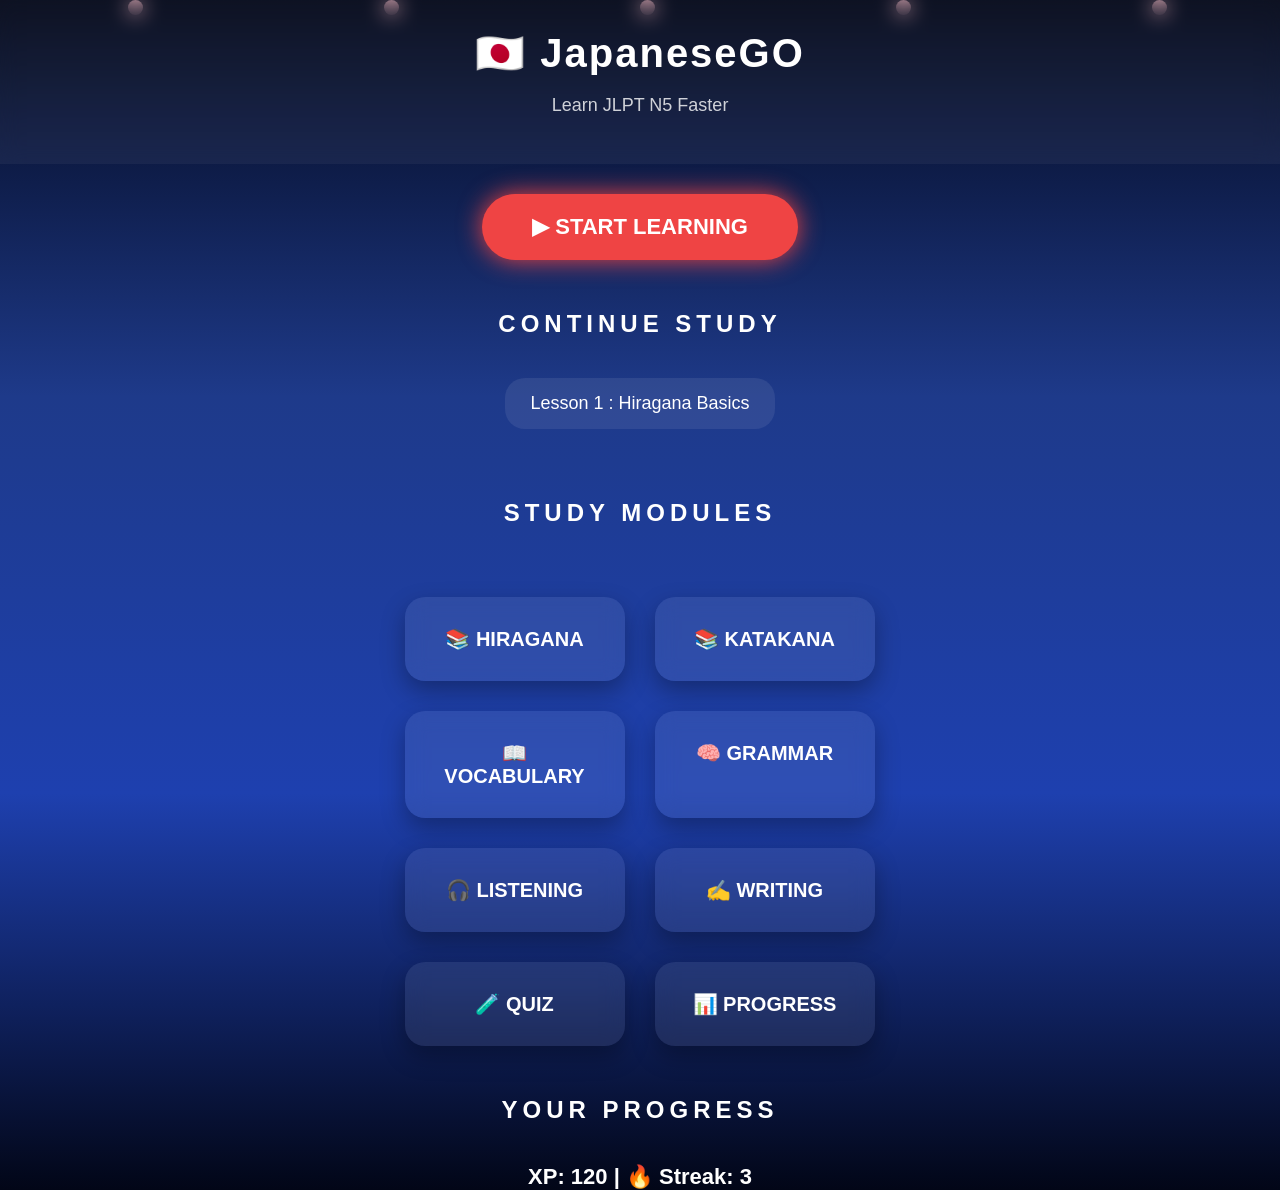
==== index.html @ 8fd297e0 "Update index.html" ====
<!DOCTYPE html>
<html>
  <head>
<title>JapaneseGO</title>
<link rel="stylesheet" href="style.css">
</head>
<body>
  
 <div class="sakura">
<span style="left:10%; animation-delay:0s;"></span>
<span style="left:30%; animation-delay:2s;"></span>
<span style="left:50%; animation-delay:4s;"></span>
<span style="left:70%; animation-delay:1s;"></span>
<span style="left:90%; animation-delay:3s;"></span>
 </div>
  
<header>
<h1>🇯🇵 JapaneseGO</h1>
<p>Learn JLPT N5 Faster</p>
</header><button class="start-btn">▶ START LEARNING</button>

<h2 class="section-title">CONTINUE STUDY</h2>

<div class="continue">
Lesson 1 : Hiragana Basics
</div>
<h2 class="section-title">STUDY MODULES</h2>
<div class="modules">
<a href="hiragana.html" class="card">📚 HIRAGANA</a>
<a href="katakana.html" class="card">📚 KATAKANA</a>

<a href="vocabulary.html" class="card">📖 VOCABULARY</a>
<a href="grammar.html" class="card">🧠 GRAMMAR</a>

<a href="listening.html" class="card">🎧 LISTENING</a>
<a href="writing.html" class="card">✍ WRITING</a>

<a href="quiz.html" class="card">🧪 QUIZ</a>
<a href="progress.html" class="card">📊 PROGRESS</a>

</div>

<h2 class="section-title">YOUR PROGRESS</h2>

<div class="progress">
XP: 120 | 🔥 Streak: 3

</div><script src="script.js"></script></body>
</html>
---- style.css ----
body{
margin:0;
font-family:Arial, sans-serif;
color:white;
text-align:center;

/* Japanese deep blue theme */
background:linear-gradient(180deg,#020617,#1e3a8a,#1e40af,#020617);
min-height:100vh;
}

/* Header */
header{
background:rgba(255,255,255,0.05);
padding:30px;
backdrop-filter:blur(10px);
}

h1{
font-size:40px;
letter-spacing:2px;
margin:0;
}

p{
font-size:18px;
opacity:0.8;
}

/* Start button */
.start-btn{
margin-top:30px;
padding:20px 50px;
font-size:22px;
font-weight:bold;
background:#ef4444;
border:none;
border-radius:50px;
color:white;
cursor:pointer;
box-shadow:0 0 25px #ef4444;
transition:0.3s;
}

.start-btn:hover{
transform:scale(1.08);
box-shadow:0 0 40px #ef4444;
}

/* Section titles */
.section-title{
margin-top:50px;
font-size:24px;
letter-spacing:5px;
font-weight:bold;
}

/* Continue card */
.continue{
margin:20px auto;
font-size:18px;
}

/* Cards grid */
.modules{
display:grid;
grid-template-columns:repeat(2,220px);
justify-content:center;
gap:30px;
margin-top:70px;
}
/* Cards */
.card{
background:rgba(255,255,255,0.08);
padding:30px;
border-radius:20px;
font-size:20px;
font-weight:bold;
cursor:pointer;
backdrop-filter:blur(10px);
transition:0.3s;
box-shadow:0 10px 25px rgba(0,0,0,0.3);
transform:translateY(0);
}

.card:hover{
transform:translateY(-8px) scale(1.05);
background:#ef4444;
}

/* Progress */
.progress{
margin-top:40px;
font-size:22px;
font-weight:bold;
  }
.sakura{
position:fixed;
top:0;
left:0;
width:100%;
height:100%;
pointer-events:none;
overflow:hidden;
}

.sakura span{
position:absolute;
display:block;
width:15px;
height:15px;
background:pink;
border-radius:50%;
opacity:0.8;
animation:fall 10s linear infinite;
}

@keyframes fall{
0%{
transform:translateY(-100px) translateX(0);
}
100%{
transform:translateY(100vh) translateX(100px);
}
}
a{
text-decoration:none;
color:white;
  }
.continue{
background:rgba(255,255,255,0.08);
padding:15px 25px;
border-radius:20px;
display:inline-block;
margin-top:20px;
}
.back-btn{
display:block;
margin:50px auto;
width:160px;
text-align:center;
padding:15px;
border-radius:40px;
background:#ef4444;
color:white;
font-weight:bold;
font-size:18px;
box-shadow:0 0 25px #ef4444;
transition:0.3s;
}

.back-btn:hover{
transform:scale(1.1);
  }
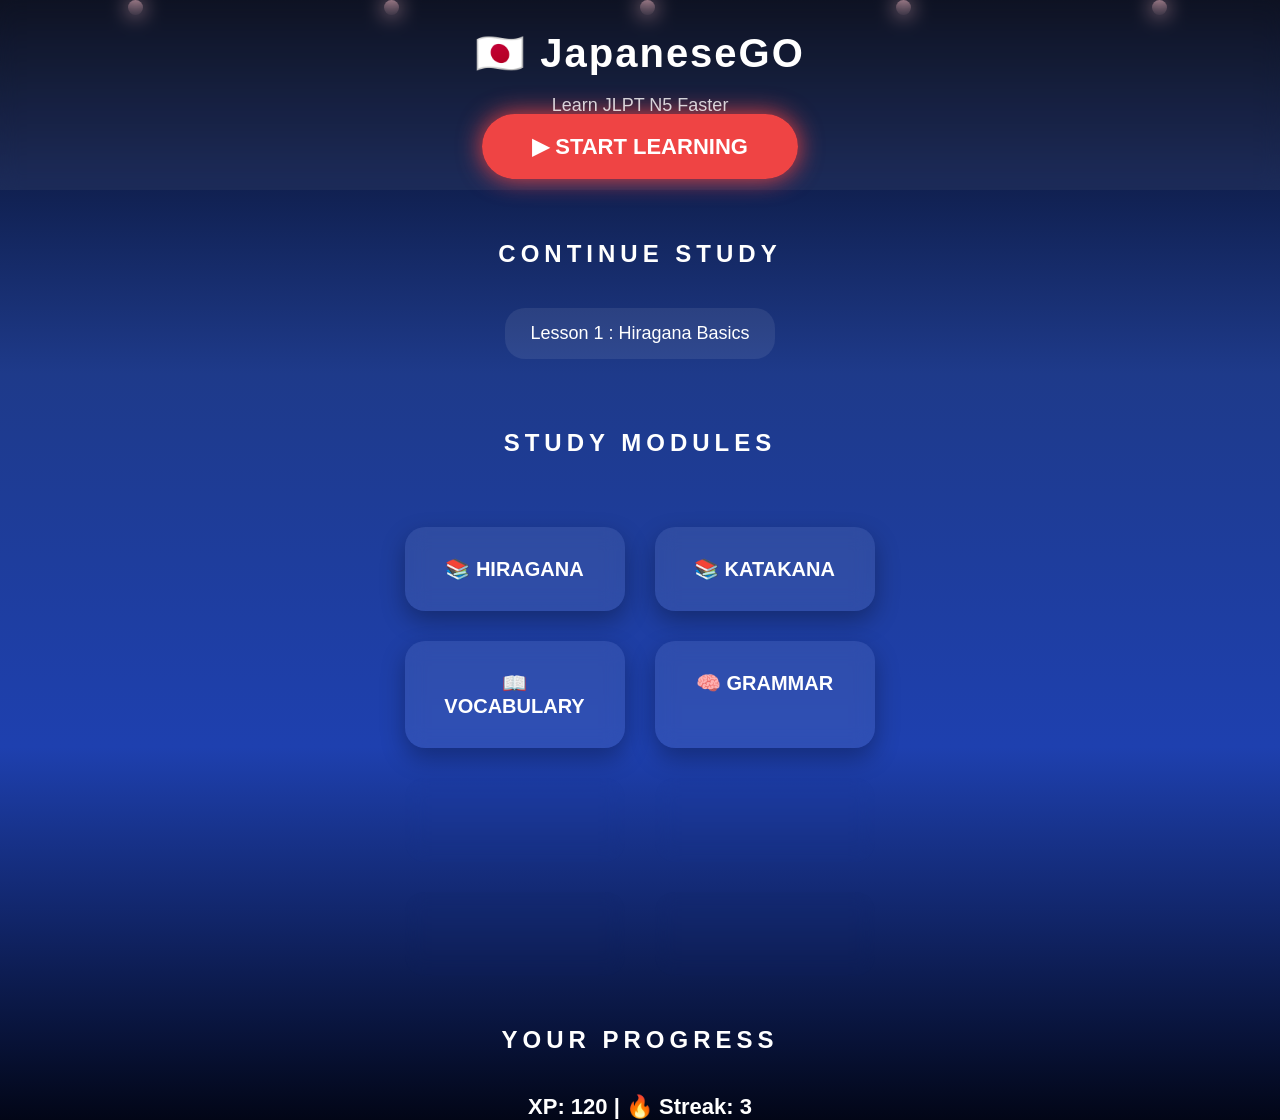
==== commit d1d83171: "Update index.html" ====
--- a/index.html
+++ b/index.html
@@ -17,8 +17,8 @@
 <header>
 <h1>🇯🇵 JapaneseGO</h1>
 <p>Learn JLPT N5 Faster</p>
-</header><button class="start-btn">▶ START LEARNING</button>
-
+<a href="hiragana.html" class="start-btn">▶ START LEARNING</a>
+</header>
 <h2 class="section-title">CONTINUE STUDY</h2>
 
 <div class="continue">
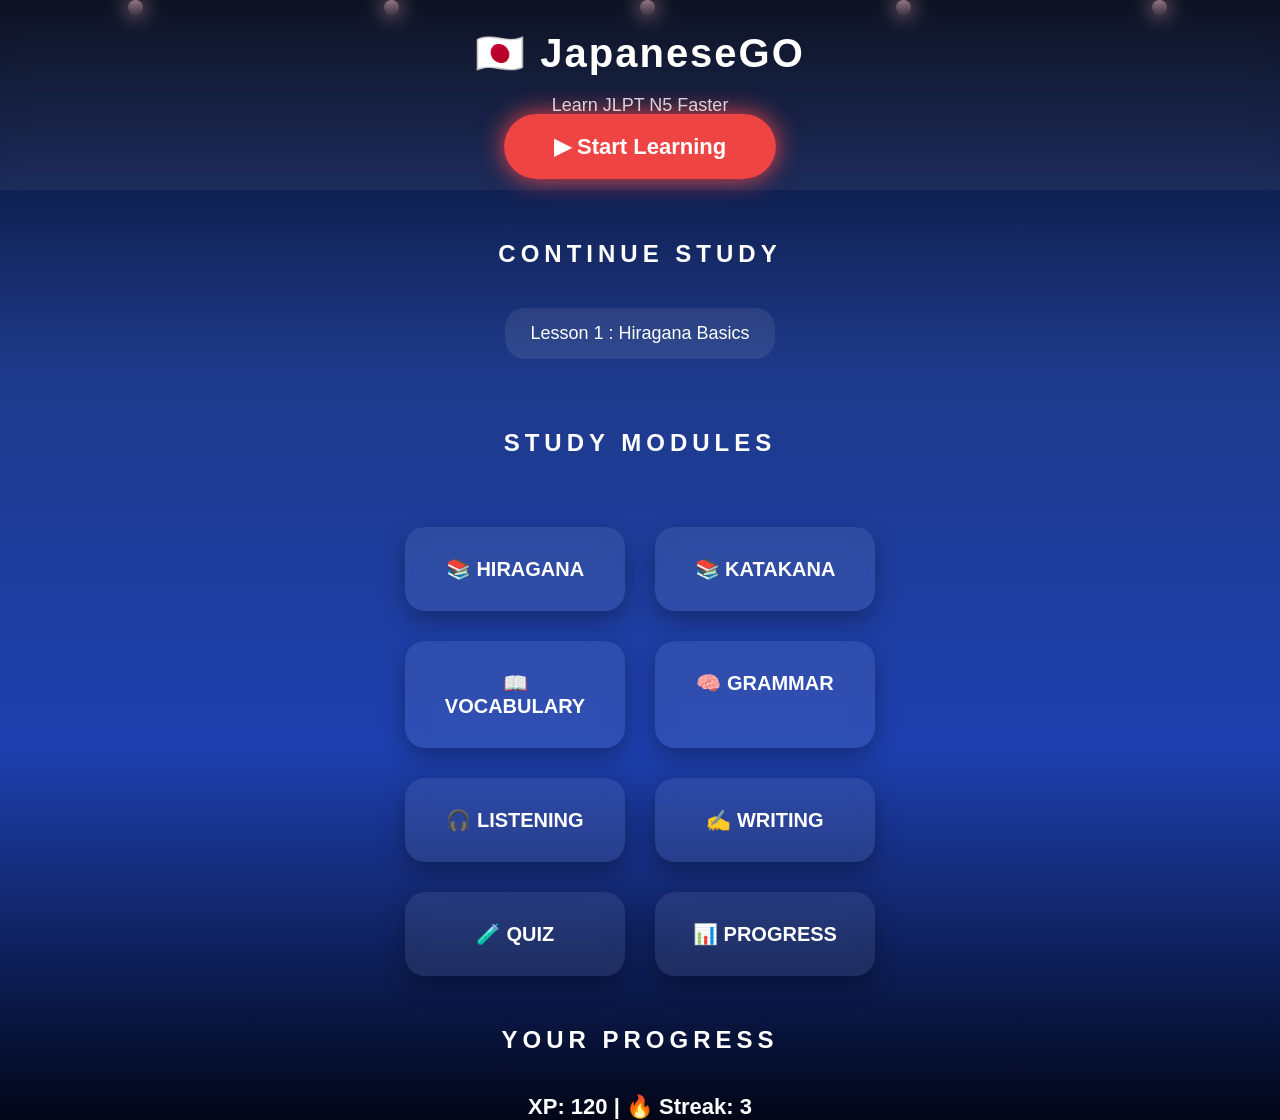
==== commit 16d34591: "Update index.html" ====
--- a/index.html
+++ b/index.html
@@ -14,10 +14,13 @@
 <span style="left:90%; animation-delay:3s;"></span>
  </div>
   
-<header>
+<header class="hero">
 <h1>🇯🇵 JapaneseGO</h1>
 <p>Learn JLPT N5 Faster</p>
-<a href="hiragana.html" class="start-btn">▶ START LEARNING</a>
+
+<a href="hiragana.html" class="start-btn">
+▶ Start Learning
+</a>
 </header>
 <h2 class="section-title">CONTINUE STUDY</h2>
 
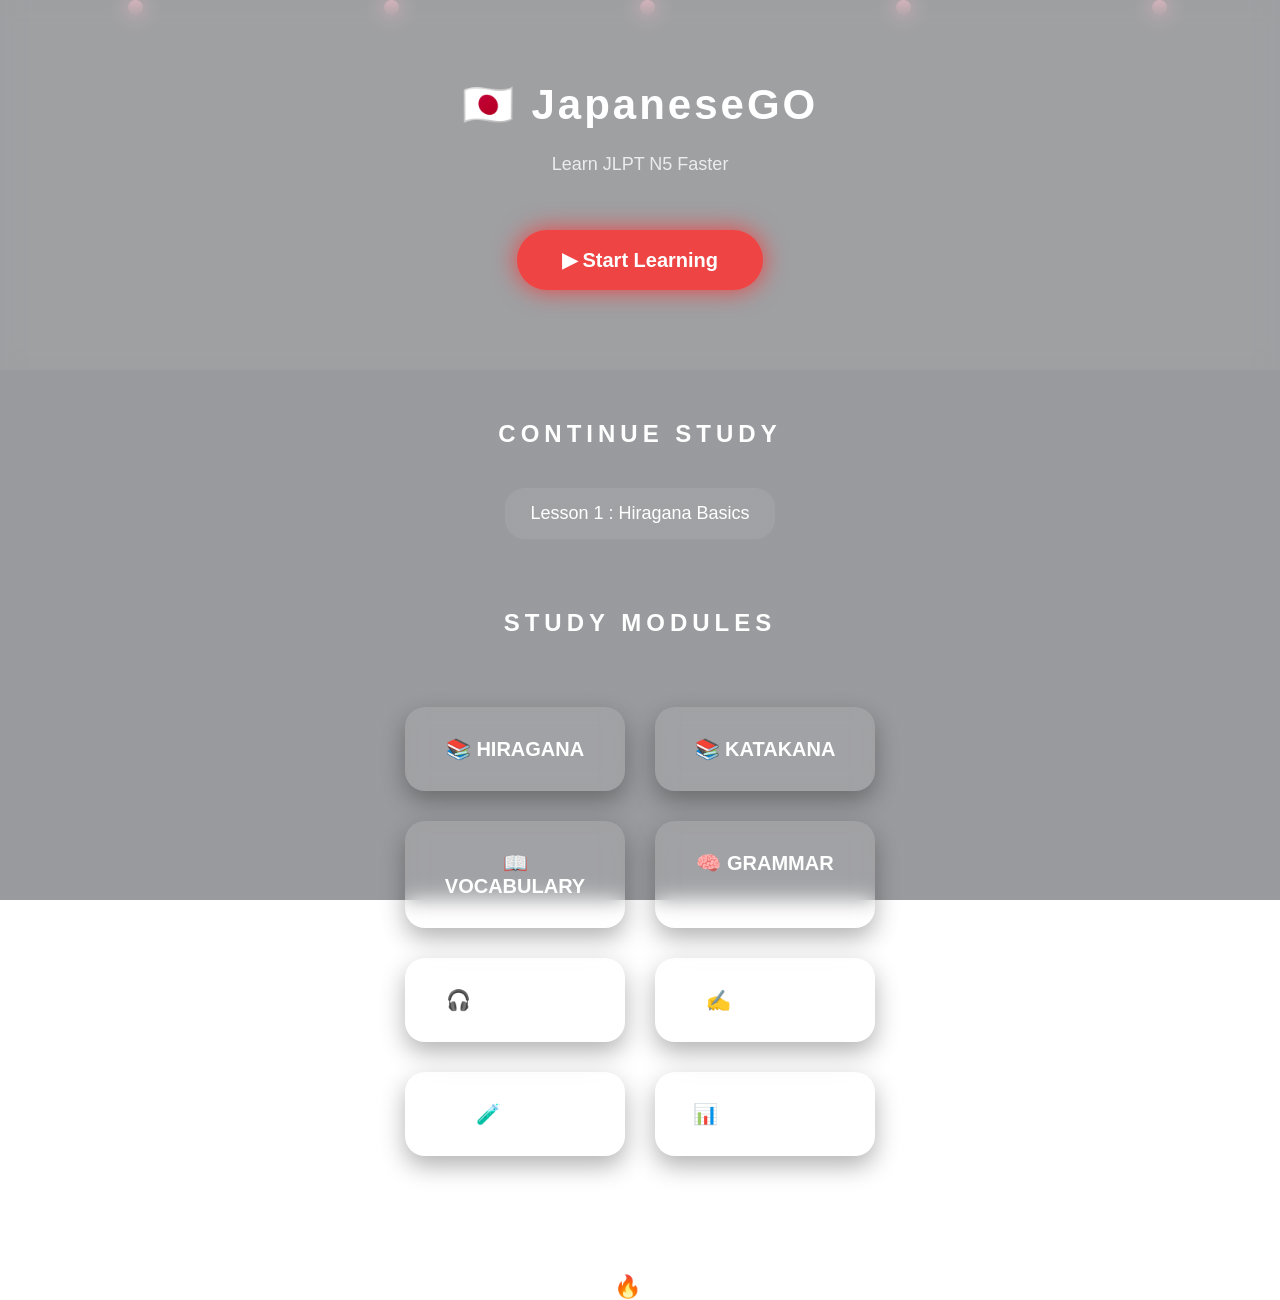
==== commit e1d10f2e: "Update index.html" ====
--- a/index.html
+++ b/index.html
@@ -46,7 +46,14 @@
 <h2 class="section-title">YOUR PROGRESS</h2>
 
 <div class="progress">
-XP: 120 | 🔥 Streak: 3
-
+XP: <span id="xp">0</span> | 🔥 Streak: 3
+</div>
 </div><script src="script.js"></script></body>
 </html>
+<script>
+
+let xp = localStorage.getItem("xp") || 0
+
+document.getElementById("xp").innerText = xp
+
+</script>
--- a/style.css
+++ b/style.css
@@ -5,41 +5,65 @@
 text-align:center;
 
 /* Japanese deep blue theme */
-background:linear-gradient(180deg,#020617,#1e3a8a,#1e40af,#020617);
-min-height:100vh;
+background:
+background-image:url("https://images.unsplash.com/photo-1493976040374-85c8e12f0c0e");
+background-size:cover;
+background-position:center;
+background-attachment:fixed;
+  
+min-height:100vh
+}
+
+body::before{
+content:"";
+position:fixed;
+top:0;
+left:0;
+width:100%;
+height:100%;
+background:rgba(0,0,0,0.20);
+z-index:-1;
 }
 
 /* Header */
 header{
 background:rgba(255,255,255,0.05);
-padding:30px;
 backdrop-filter:blur(10px);
+display:flex;
+flex-direction:column;
+align-items:center;
+justify-content:center;
+padding-top:70px;
+padding-bottom:50px;
+gap:15px;
 }
 
 h1{
-font-size:40px;
-letter-spacing:2px;
+font-size:65px;
+letter-spacing:3px;
 margin:0;
+font-weight:700;
 }
 
 p{
 font-size:18px;
-opacity:0.8;
+opacity:0.9;
+margin:0;
 }
 
 /* Start button */
 .start-btn{
-margin-top:30px;
-padding:20px 50px;
-font-size:22px;
-font-weight:bold;
-background:#ef4444;
-border:none;
-border-radius:50px;
-color:white;
-cursor:pointer;
+display:inline-block;
+padding:18px 45px;
+font-size:20px;
+font-weight:bold;
+background:#ef4444;
+border-radius:40px;
+color:white;
+text-decoration:none;
 box-shadow:0 0 25px #ef4444;
 transition:0.3s;
+margin-top:10px;
 }
 
 .start-btn:hover{
@@ -152,3 +176,143 @@
 .back-btn:hover{
 transform:scale(1.1);
   }
+.hero{
+padding:80px 20px;
+text-align:center;
+}
+body{
+margin:0;
+font-family:Arial, sans-serif;
+color:white;
+text-align:center;
+
+background:
+linear-gradient(rgba(2,6,23,0.25), rgba(2,6,23,0.25)),
+url("https://images.unsplash.com/photo-1493976040374-85c8e12f0c0e");
+
+background-size:cover;
+background-position:center;
+background-attachment:fixed;
+
+min-height:100vh;
+}
+
+.hero h1{
+font-size:42px;
+margin-bottom:10px;
+}
+
+.hero p{
+font-size:18px;
+opacity:0.8;
+margin-bottom:30px;
+  }
+#question{
+font-size:32px;
+font-weight:bold;
+margin-bottom:20px;
+}
+
+#result{
+font-size:20px;
+font-weight:bold;
+margin-top:15px;
+}
+
+.japanese{
+font-size:70px;
+font-weight:bold;
+margin:20px 0;
+  }
+.quiz-card{
+width:320px;
+margin:40px auto;
+padding:30px;
+
+background:rgba(255,255,255,0.08);
+backdrop-filter:blur(10px);
+
+border-radius:20px;
+box-shadow:0 10px 25px rgba(0,0,0,0.4);
+}
+
+#question{
+font-size:32px;
+font-weight:bold;
+margin-bottom:20px;
+}
+
+.japanese{
+font-size:70px;
+font-weight:bold;
+margin:20px 0;
+}
+
+.options button{
+display:block;
+width:100%;
+margin:10px 0;
+padding:14px;
+
+border:none;
+border-radius:12px;
+
+font-size:18px;
+font-weight:bold;
+
+cursor:pointer;
+
+background:rgba(255,255,255,0.15);
+color:white;
+}
+
+.options button:hover{
+background:#ef4444;
+}
+
+#result{
+font-size:22px;
+font-weight:bold;
+margin-top:15px;
+  }
+.quiz-card{
+width:90%;
+max-width:420px;
+margin:60px auto;
+padding:35px;
+
+background:rgba(255,255,255,0.12);
+backdrop-filter:blur(8px);
+
+border-radius:20px;
+box-shadow:0 15px 40px rgba(0,0,0,0.4);
+
+text-align:center;
+}
+.options{
+display:flex;
+flex-direction:column;
+gap:15px;
+}
+
+.options button{
+width:100%;
+padding:18px;
+
+font-size:20px;
+font-weight:bold;
+
+border:none;
+border-radius:12px;
+
+background:rgba(255,255,255,0.9);
+color:#111;
+
+cursor:pointer;
+transition:0.2s;
+}
+
+.options button:hover{
+background:#ef4444;
+color:white;
+  }
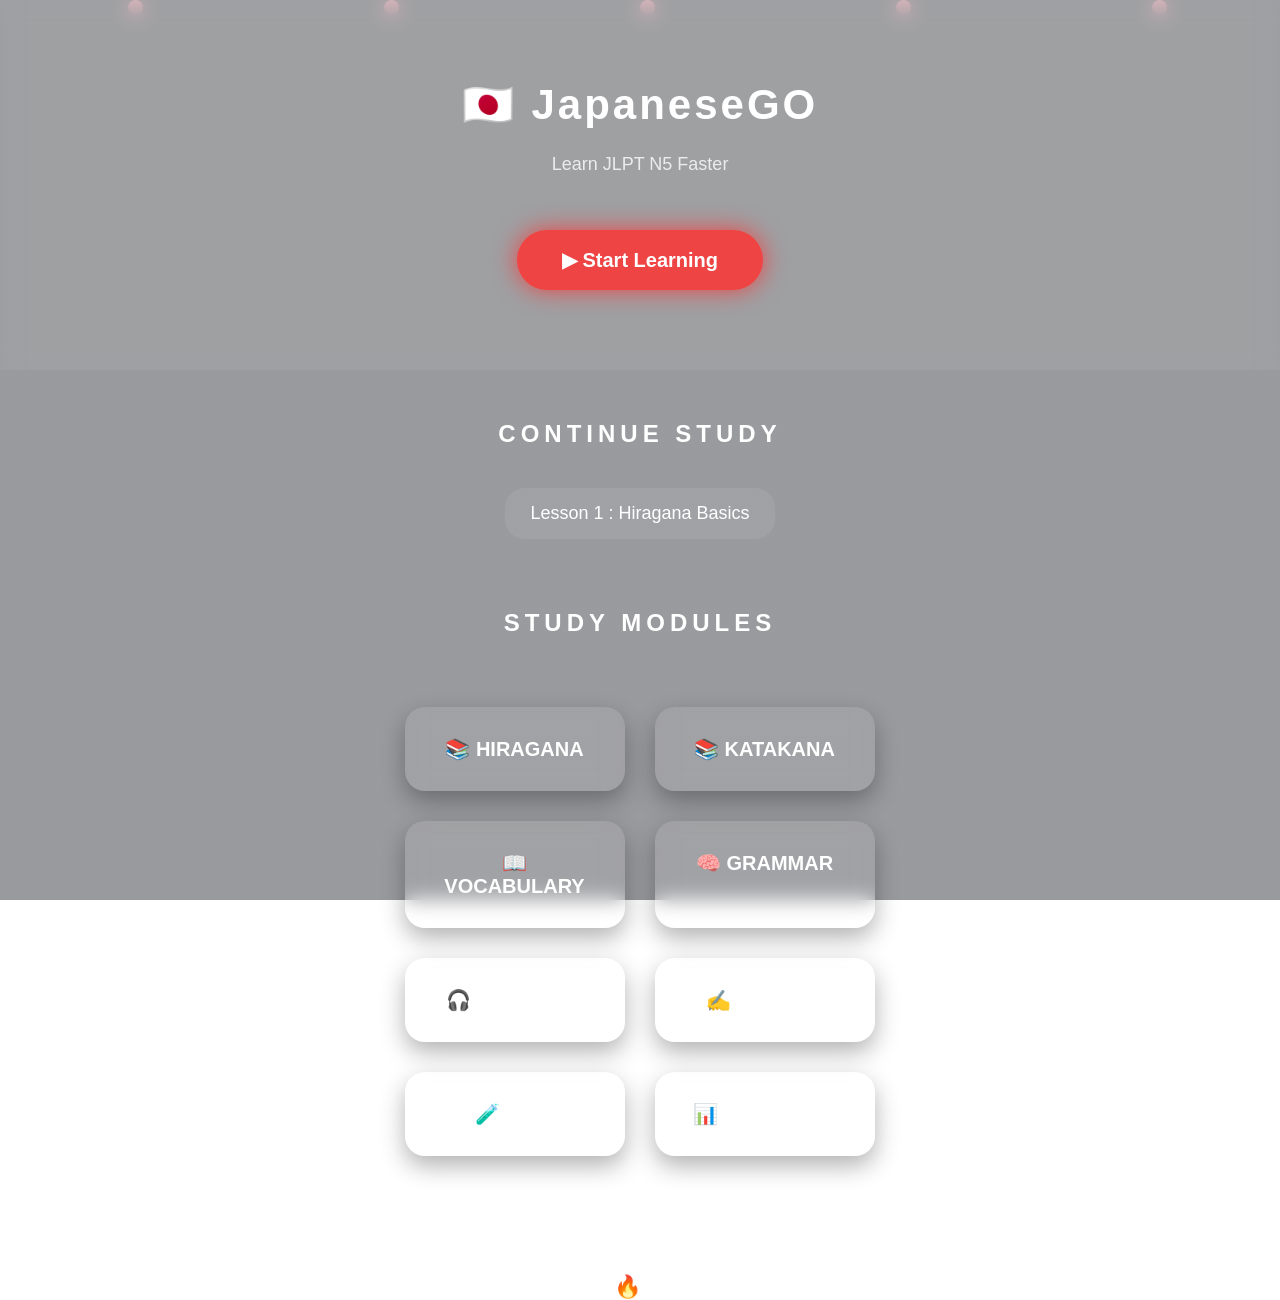
==== commit 8fd98940: "Update index.html" ====
--- a/index.html
+++ b/index.html
@@ -46,7 +46,14 @@
 <h2 class="section-title">YOUR PROGRESS</h2>
 
 <div class="progress">
+
 XP: <span id="xp">0</span> | 🔥 Streak: 3
+
+<div class="xp-bar">
+<div id="xp-fill"></div>
+</div>
+
+</div>
 </div>
 </div><script src="script.js"></script></body>
 </html>
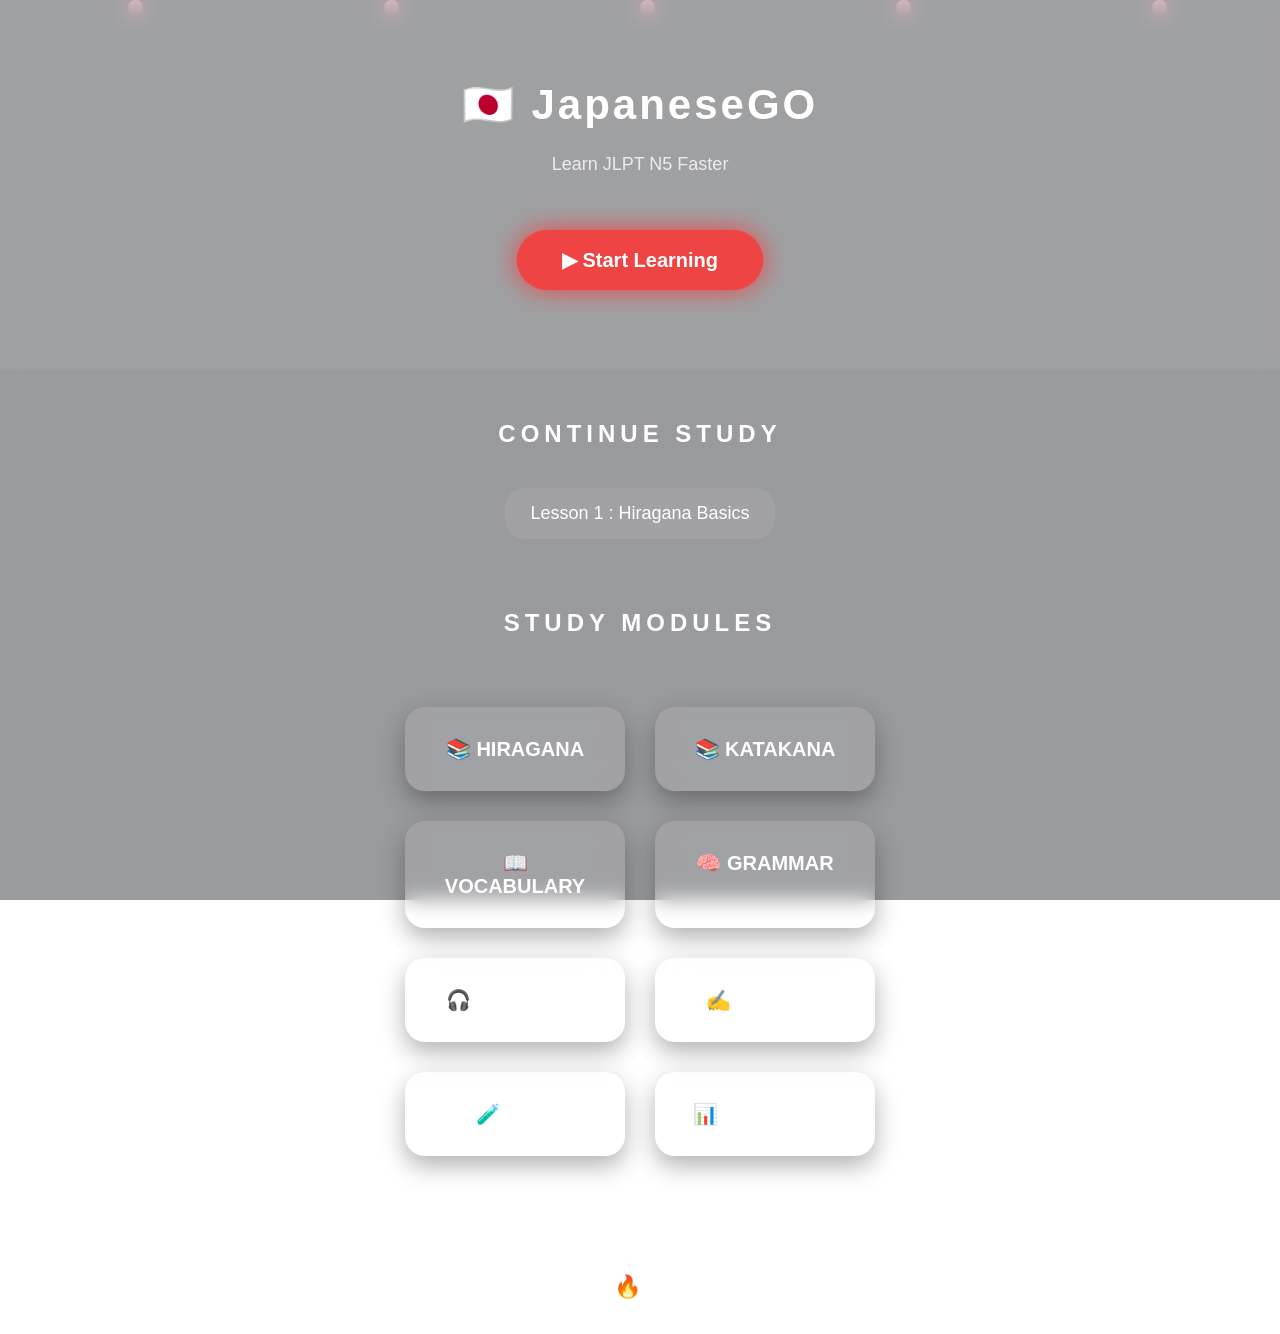
==== commit 3d6ddd9f: "Update index.html" ====
--- a/index.html
+++ b/index.html
@@ -63,4 +63,14 @@
 
 document.getElementById("xp").innerText = xp
 
+<script>
+
+let xp = localStorage.getItem("xp") || 0
+
+document.getElementById("xp").innerText = xp
+
+let percent = (xp % 100)
+
+document.getElementById("xp-fill").style.width = percent + "%"
+
 </script>
--- a/style.css
+++ b/style.css
@@ -316,3 +316,19 @@
 background:#ef4444;
 color:white;
   }
+.xp-bar{
+width:250px;
+height:14px;
+background:rgba(255,255,255,0.2);
+border-radius:10px;
+margin:10px auto;
+overflow:hidden;
+}
+
+#xp-fill{
+height:100%;
+width:0%;
+background:#22c55e;
+border-radius:10px;
+transition:width 0.5s;
+}
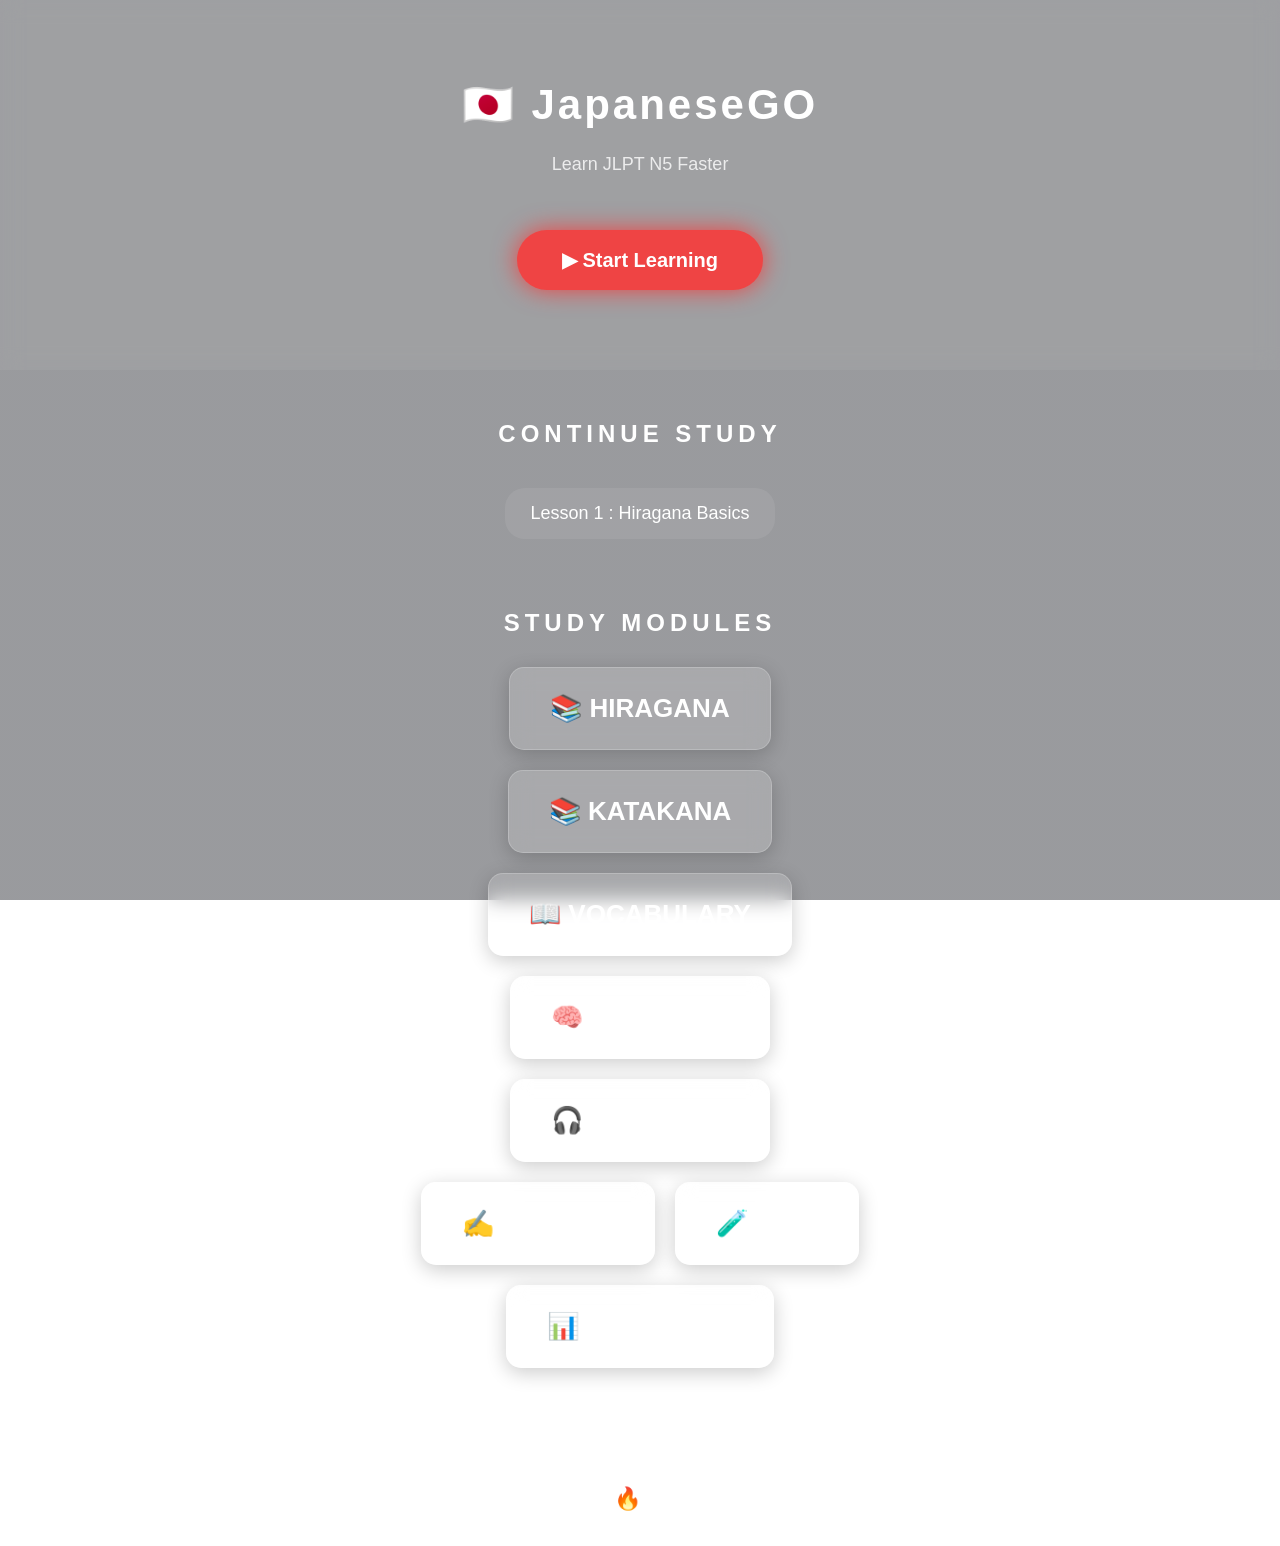
==== commit 10f5edf4: "Update index.html" ====
--- a/index.html
+++ b/index.html
@@ -6,7 +6,7 @@
 </head>
 <body>
   
- <div class="sakura">
+ <div class="sakura-container">
 <span style="left:10%; animation-delay:0s;"></span>
 <span style="left:30%; animation-delay:2s;"></span>
 <span style="left:50%; animation-delay:4s;"></span>
--- a/style.css
+++ b/style.css
@@ -1,3 +1,10 @@
+:root{
+
+--bg-overlay: rgba(255,255,255,0.12);
+--glass: rgba(255,255,255,0.15);
+--text-color: white;
+
+}
 body{
 margin:0;
 font-family:Arial, sans-serif;
@@ -332,3 +339,246 @@
 border-radius:10px;
 transition:width 0.5s;
 }
+.hiragana-table{
+width:90%;
+max-width:700px;
+margin:40px auto;
+padding:25px;
+
+background: var(--glass);
+backdrop-filter:blur(10px);
+
+border-radius:20px;
+box-shadow:0 10px 40px rgba(0,0,0,0.4);
+}
+
+.hiragana-table h2{
+margin-bottom:20px;
+font-size:28px;
+}
+
+.hiragana-table table{
+width:100%;
+border-collapse:collapse;
+}
+
+.hiragana-table th,
+.hiragana-table td{
+padding:12px;
+font-size:26px;
+text-align:center;
+}
+
+.hiragana-table{
+width:90%;
+max-width:700px;
+margin:40px auto;
+padding:30px;
+
+background: rgba(255,255,255,0.12);
+
+backdrop-filter: blur(10px);
+-webkit-backdrop-filter: blur(10px);
+
+border-radius:20px;
+
+box-shadow:0 15px 40px rgba(0,0,0,0.35);
+  }
+.hiragana-table:first-of-type{
+background: rgba(0,0,0,0.35);
+}
+.hiragana-table:first-of-type{
+background: rgba(0,0,0,0.35);
+box-shadow:0 20px 60px rgba(0,0,0,0.6);
+}
+.hiragana-table td:hover{
+background:rgba(255,255,255,0.25);
+transform:scale(1.1);
+transition:0.2s;
+cursor:pointer;
+  }
+.hiragana-table td:active{
+transform:scale(0.9);
+}
+
+td{
+cursor:pointer;
+transition:all 0.2s ease;
+}
+
+td:hover{
+background:rgba(255,255,255,0.1);
+}
+
+td:active{
+transform:scale(0.92);
+background:rgba(255,255,255,0.15);
+box-shadow:0 4px 15px rgba(0,0,0,0.25);
+}
+
+table{
+width:100%;
+max-width:600px;
+margin:auto;
+border-collapse:separate;
+border-spacing:10px;
+text-align:center;
+}
+
+td,th{
+padding:8px 12px;
+}
+.hiragana-table{
+display:flex;
+flex-direction:column;
+align-items:center;
+gap:40px;
+}
+.hiragana-table{
+background:rgba(255,255,255,0.12);
+backdrop-filter:blur(18px);
+border-radius:20px;
+padding:30px;
+margin:40px auto;
+width:90%;
+max-width:700px;
+box-shadow:0 10px 30px rgba(0,0,0,0.25);
+  }
+td{
+position:relative;
+overflow:hidden;
+cursor:pointer;
+}
+
+td::after{
+content:"";
+position:absolute;
+width:10px;
+height:10px;
+background:rgba(255,255,255,0.5);
+border-radius:50%;
+transform:scale(0);
+opacity:0;
+transition:transform 0.5s, opacity 1s;
+}
+
+td:active::after{
+transform:scale(8);
+opacity:1;
+  }
+.modules{
+display:flex;
+flex-wrap:wrap;
+justify-content:center;
+gap:20px;
+margin:30px auto;
+max-width:400px;
+}
+
+.card{
+background: var(--glass);
+backdrop-filter:blur(10px);
+border-radius:15px;
+padding:18px 35px;
+font-size:22px;
+color:white;
+box-shadow:0 5px 20px rgba(0,0,0,0.2);
+border:1px solid rgba(255,255,255,0.2);
+cursor:pointer;
+transition:0.3s;
+}
+
+.card:hover{
+transform:translateY(-5px);
+  }
+.page-title{
+background: var(--glass);
+backdrop-filter: blur(15px);
+border-radius:20px;
+padding:20px;
+width:85%;
+max-width:500px;
+margin:30px auto;
+text-align:center;
+box-shadow:0 8px 25px rgba(0,0,0,0.25);
+}
+
+.page-title h1{
+margin:0;
+font-size:32px;
+}
+
+.page-title p{
+margin-top:5px;
+font-size:14px;
+opacity:0.85;
+}
+/* MOBILE */
+@media (max-width:600px){
+
+.modules{
+gap:15px;
+max-width:300px;
+}
+
+.card{
+padding:15px 25px;
+font-size:18px;
+}
+
+.hiragana-table{
+padding:20px;
+width:95%;
+}
+
+table{
+font-size:18px;
+}
+
+}
+
+
+/* TABLET */
+
+@media (min-width:601px) and (max-width:1000px){
+
+table{
+font-size:22px;
+}
+
+.hiragana-table{
+max-width:800px;
+}
+
+}
+
+
+/* LAPTOP / DESKTOP */
+
+@media (min-width:1001px){
+
+table{
+font-size:26px;
+}
+
+.modules{
+max-width:500px;
+}
+
+.card{
+font-size:26px;
+padding:25px 40px;
+}
+
+  }
+@media (prefers-color-scheme: dark){
+
+:root{
+
+--bg-overlay: rgba(0,0,0,0.35);
+--glass: rgba(0,0,0,0.45);
+--text-color: #f2f2f2;
+
+}
+
+  }
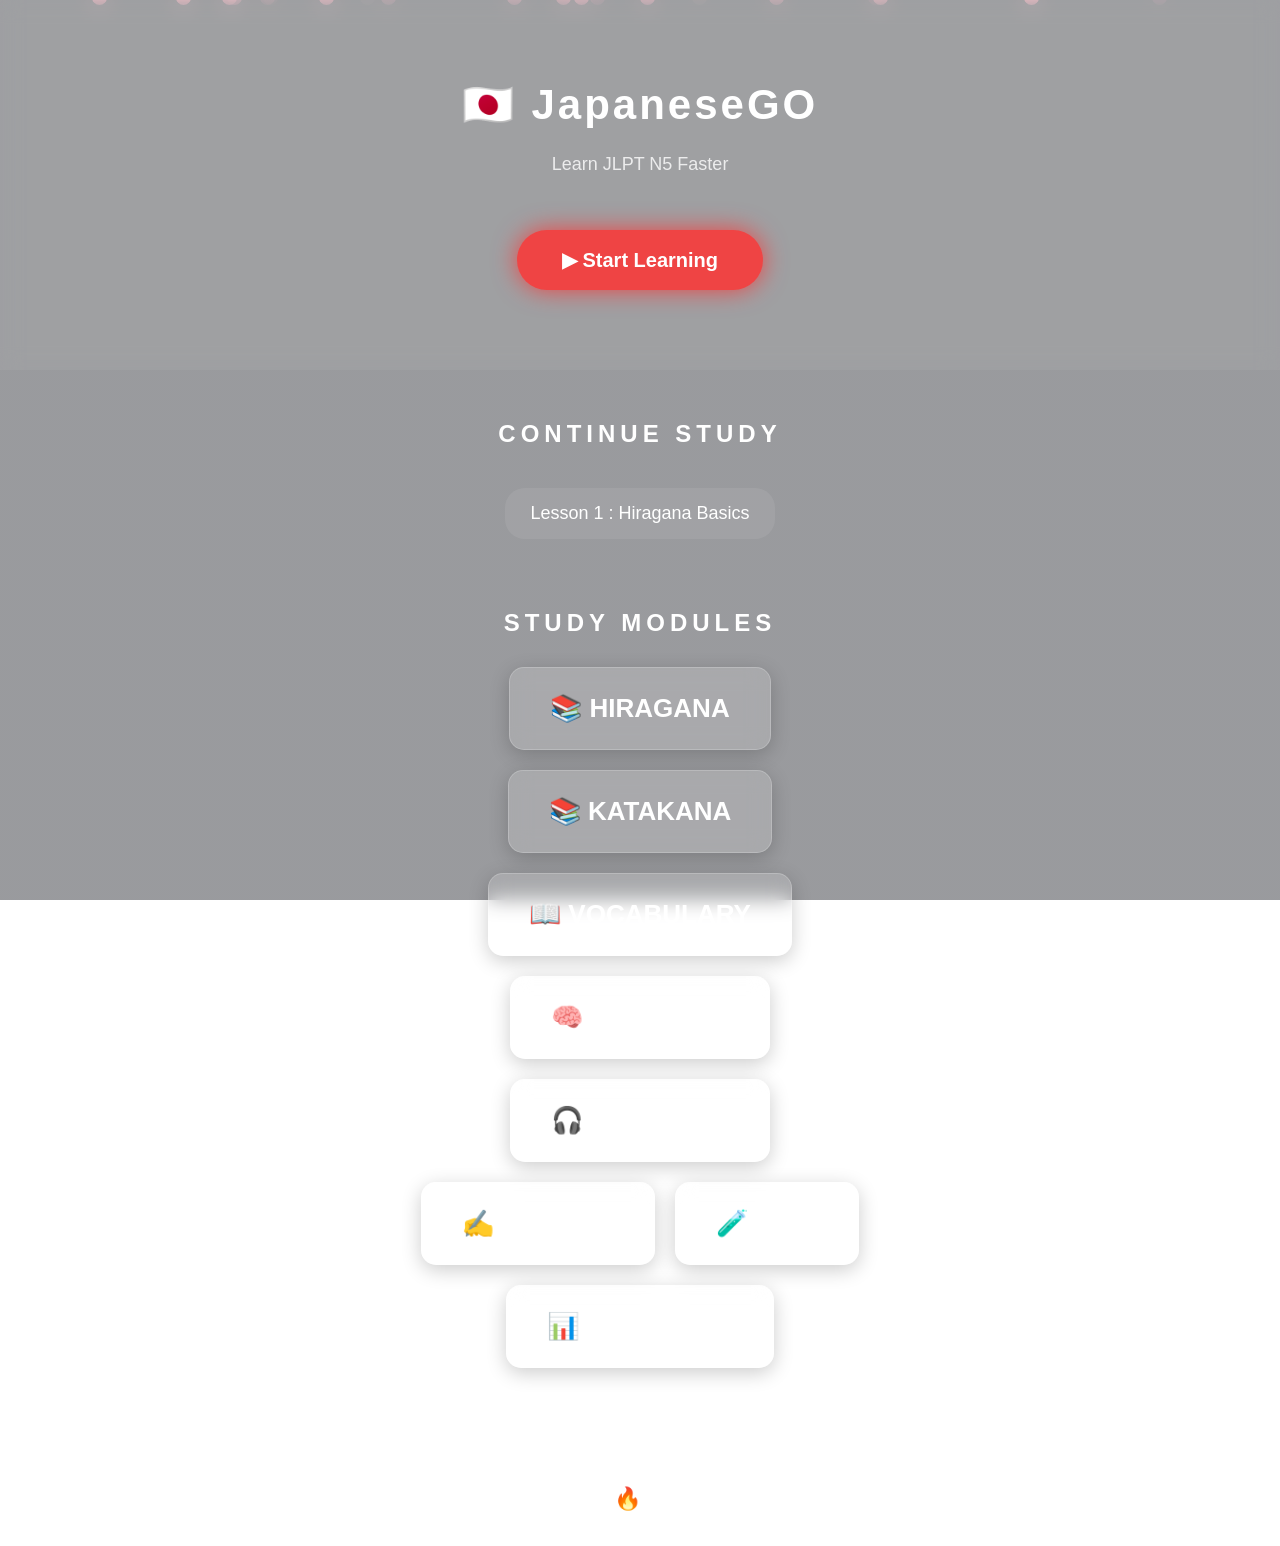
==== commit afe684a6: "Update index.html" ====
--- a/index.html
+++ b/index.html
@@ -55,13 +55,7 @@
 
 </div>
 </div>
-</div><script src="script.js"></script></body>
-</html>
-<script>
-
-let xp = localStorage.getItem("xp") || 0
-
-document.getElementById("xp").innerText = xp
+<script src="script.js"></script>
 
 <script>
 
@@ -73,4 +67,26 @@
 
 document.getElementById("xp-fill").style.width = percent + "%"
 
+function flip(card){
+card.classList.toggle("flipped")
+}
+
+const sakuraContainer = document.querySelector(".sakura-container")
+
+for(let i=0;i<20;i++){
+
+let sakura=document.createElement("div")
+sakura.classList.add("sakura")
+
+sakura.style.left=Math.random()*100+"vw"
+sakura.style.animationDuration=(5+Math.random()*5)+"s"
+sakura.style.opacity=Math.random()
+
+sakuraContainer.appendChild(sakura)
+
+}
+
 </script>
+
+</body>
+</html>
--- a/style.css
+++ b/style.css
@@ -582,3 +582,33 @@
 }
 
   }
+.sakura-container{
+position:fixed;
+top:0;
+left:0;
+width:100%;
+height:100%;
+pointer-events:none;
+overflow:hidden;
+z-index:-1;
+}
+
+.sakura{
+position:absolute;
+top:-10px;
+width:15px;
+height:15px;
+background:pink;
+border-radius:50%;
+opacity:0.8;
+animation:fall linear infinite;
+}
+
+@keyframes fall{
+0%{
+transform:translateY(0) rotate(0deg);
+}
+100%{
+transform:translateY(100vh) rotate(360deg);
+}
+  }
